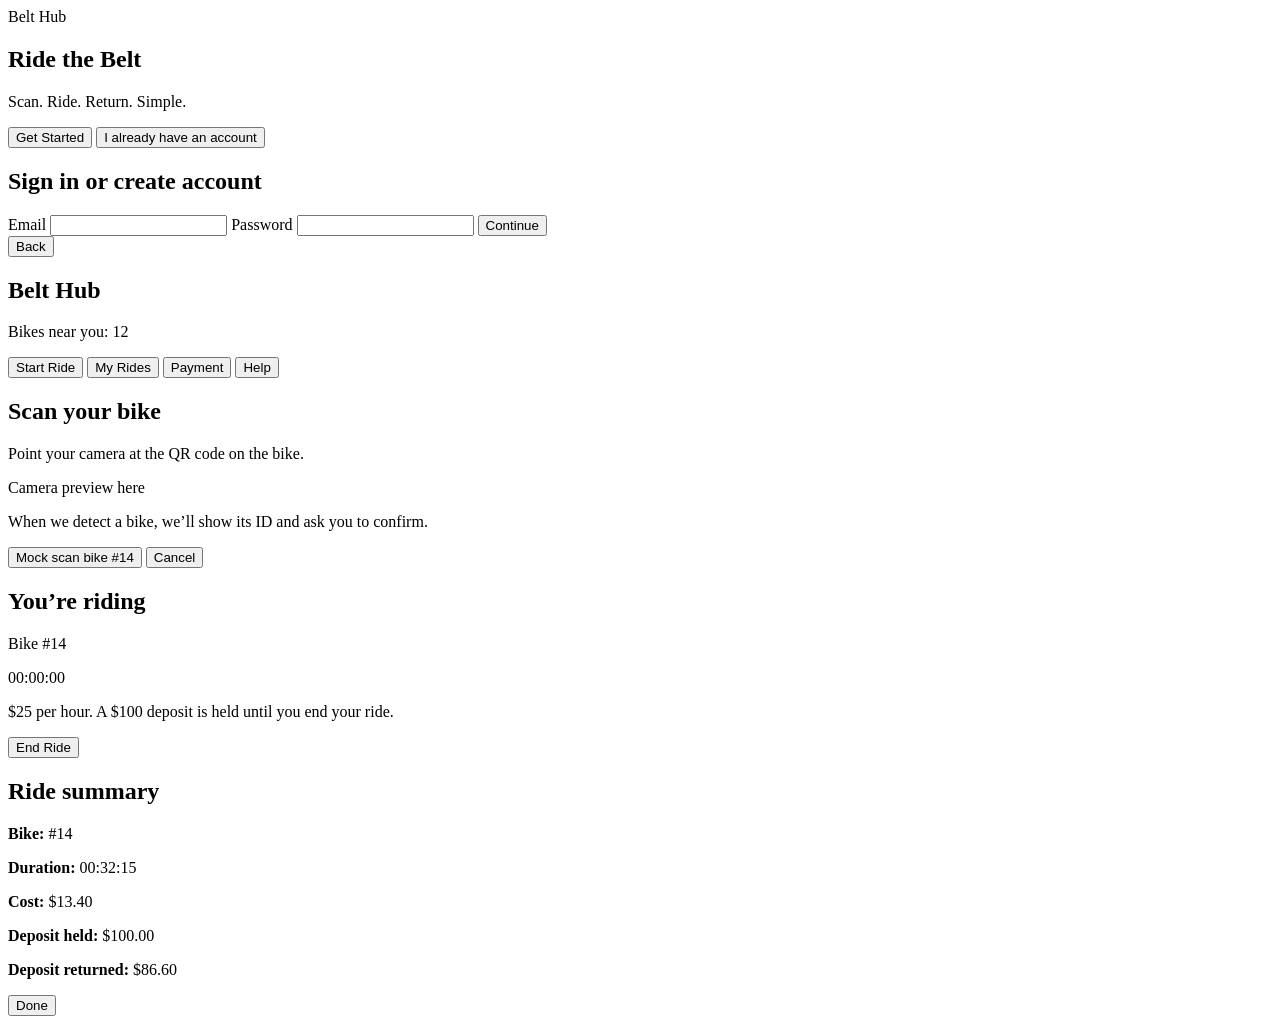
==== index.html @ bf84e769 "Create index.html" ====
<!DOCTYPE html>
<html lang="en">
<head>
  <meta charset="UTF-8" />
  <title>Belt Hub</title>
  <meta name="viewport" content="width=device-width, initial-scale=1" />
  <link rel="stylesheet" href="style.css" />
</head>
<body>
  <div id="app">

    <!-- 1. WELCOME -->
    <section class="page" id="page-welcome">
      <div class="logo-badge">Belt Hub</div>
      <h1 class="title">Ride the Belt</h1>
      <p class="subtitle">Scan. Ride. Return. Simple.</p>
      <button class="btn primary" data-go="page-auth">Get Started</button>
      <button class="btn ghost" data-go="page-auth">I already have an account</button>
    </section>

    <!-- 2. AUTH (LOGIN / REGISTER) -->
    <section class="page hidden" id="page-auth">
      <h2 class="title">Sign in or create account</h2>
      <div class="card">
        <label class="field">
          <span>Email</span>
          <input type="email" id="auth-email" />
        </label>
        <label class="field">
          <span>Password</span>
          <input type="password" id="auth-password" />
        </label>
        <button class="btn primary" id="btn-login">Continue</button>
      </div>
      <button class="btn text" data-go="page-welcome">Back</button>
    </section>

    <!-- 3. HOME / START RIDE -->
    <section class="page hidden" id="page-home">
      <h2 class="title">Belt Hub</h2>
      <p class="subtitle">Bikes near you: <span id="bike-count">12</span></p>

      <div class="bubble-stack">
        <button class="bubble main" data-go="page-qr">
          Start Ride
        </button>
        <button class="bubble" data-go="page-history">
          My Rides
        </button>
        <button class="bubble" data-go="page-payment">
          Payment
        </button>
        <button class="bubble" data-go="page-help">
          Help
        </button>
      </div>
    </section>

    <!-- 4. QR SCAN BIKE -->
    <section class="page hidden" id="page-qr">
      <h2 class="title">Scan your bike</h2>
      <p class="subtitle">Point your camera at the QR code on the bike.</p>

      <div class="card qr-card">
        <div class="qr-placeholder">
          Camera preview here
        </div>
        <p class="note">
          When we detect a bike, we’ll show its ID and ask you to confirm.
        </p>
      </div>

      <button class="btn primary" id="btn-mock-scan">Mock scan bike #14</button>
      <button class="btn text" data-go="page-home">Cancel</button>
    </section>

    <!-- 5. ACTIVE RIDE -->
    <section class="page hidden" id="page-ride">
      <h2 class="title">You’re riding</h2>
      <p class="subtitle">Bike <span id="ride-bike-id">#14</span></p>

      <div class="timer-ring">
        <div class="timer-time" id="ride-timer">00:00:00</div>
      </div>
      <p class="note">
        $25 per hour. A $100 deposit is held until you end your ride.
      </p>

      <button class="btn danger" id="btn-end-ride">End Ride</button>
    </section>

    <!-- 6. END RIDE / SUMMARY -->
    <section class="page hidden" id="page-summary">
      <h2 class="title">Ride summary</h2>
      <div class="card">
        <p><strong>Bike:</strong> <span id="summary-bike-id">#14</span></p>
        <p><strong>Duration:</strong> <span id="summary-duration">00:32:15</span></p>
        <p><strong>Cost:</strong> $<span id="summary-cost">13.40</span></p>
        <p><strong>Deposit held:</strong> $100.00</p>
        <p><strong>Deposit returned:</strong> $<span id="summary-return">86.60</span></p>
      </div>
      <button class="btn primary" data-go="page-home">Done</button>
    </section>

  </div>

  <script src="app.js"></script>
</body>
</html>
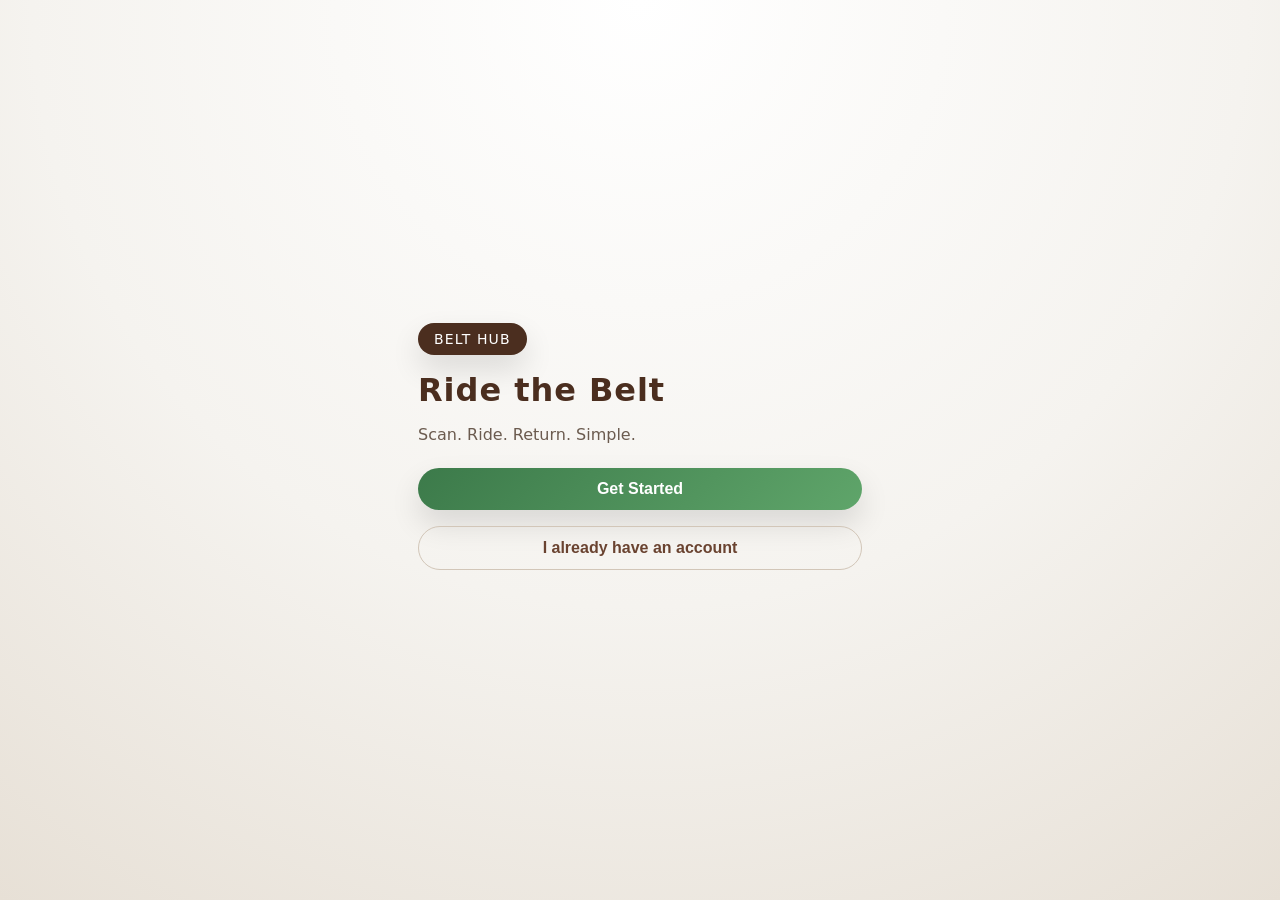
==== commit 7fdee662: "Update stylesheet link to new directory" ====
--- a/index.html
+++ b/index.html
@@ -4,7 +4,7 @@
   <meta charset="UTF-8" />
   <title>Belt Hub</title>
   <meta name="viewport" content="width=device-width, initial-scale=1" />
-  <link rel="stylesheet" href="style.css" />
+  <link rel="stylesheet" href="styles/style.css" />
 </head>
 <body>
   <div id="app">
--- a/styles/style.css
+++ b/styles/style.css
@@ -0,0 +1,225 @@
+:root {
+  --brown: #4b2e1f;
+  --brown-soft: #6a4330;
+  --green: #3c7a4a;
+  --green-soft: #5fa56a;
+  --white: #ffffff;
+  --bg: #f5f3ef;
+  --text-main: #2b241f;
+  --danger: #b53939;
+  --radius-bubble: 999px;
+  --shadow-soft: 0 14px 30px rgba(0, 0, 0, 0.12);
+  --shadow-card: 0 10px 24px rgba(0, 0, 0, 0.08);
+  --font-main: system-ui, -apple-system, BlinkMacSystemFont, "SF Pro Text", sans-serif;
+}
+
+*,
+*::before,
+*::after {
+  box-sizing: border-box;
+}
+
+body {
+  margin: 0;
+  font-family: var(--font-main);
+  background: radial-gradient(circle at top, #ffffff 0, var(--bg) 55%, #e7e0d6 100%);
+  color: var(--text-main);
+}
+
+#app {
+  min-height: 100vh;
+  max-width: 480px;
+  margin: 0 auto;
+  padding: 24px 18px 32px;
+  display: flex;
+  align-items: stretch;
+  justify-content: center;
+}
+
+.page {
+  width: 100%;
+  display: flex;
+  flex-direction: column;
+  gap: 16px;
+  align-items: stretch;
+  justify-content: center;
+}
+
+.hidden {
+  display: none !important;
+}
+
+.logo-badge {
+  align-self: flex-start;
+  padding: 8px 16px;
+  border-radius: 999px;
+  background: var(--brown);
+  color: var(--white);
+  font-size: 14px;
+  letter-spacing: 0.08em;
+  text-transform: uppercase;
+  box-shadow: var(--shadow-soft);
+}
+
+.title {
+  font-size: 32px;
+  font-weight: 700;
+  letter-spacing: 0.03em;
+  color: var(--brown);
+  margin: 0;
+}
+
+.subtitle {
+  margin: 0 0 8px;
+  color: #6b5b4f;
+}
+
+.card {
+  background: var(--white);
+  border-radius: 24px;
+  padding: 18px 16px;
+  box-shadow: var(--shadow-card);
+}
+
+.field {
+  display: flex;
+  flex-direction: column;
+  gap: 4px;
+  margin-bottom: 12px;
+  font-size: 14px;
+}
+
+.field span {
+  color: #6b5b4f;
+}
+
+.field input {
+  border-radius: 999px;
+  border: 1px solid #d2c6b8;
+  padding: 10px 14px;
+  font-size: 15px;
+  outline: none;
+}
+
+.field input:focus {
+  border-color: var(--green-soft);
+  box-shadow: 0 0 0 1px rgba(95, 165, 106, 0.4);
+}
+
+.btn {
+  border: none;
+  border-radius: var(--radius-bubble);
+  padding: 12px 18px;
+  font-size: 16px;
+  font-weight: 600;
+  cursor: pointer;
+  transition: transform 0.08s ease, box-shadow 0.08s ease, background 0.12s ease;
+}
+
+.btn.primary {
+  background: linear-gradient(135deg, var(--green) 0, var(--green-soft) 100%);
+  color: var(--white);
+  box-shadow: var(--shadow-soft);
+}
+
+.btn.ghost {
+  background: transparent;
+  color: var(--brown-soft);
+  border: 1px solid #d2c6b8;
+}
+
+.btn.text {
+  background: transparent;
+  color: var(--brown-soft);
+  padding: 6px 0;
+  font-size: 14px;
+}
+
+.btn.danger {
+  background: linear-gradient(135deg, var(--danger) 0, #e45a5a 100%);
+  color: var(--white);
+  box-shadow: var(--shadow-soft);
+}
+
+.btn:active {
+  transform: translateY(1px) scale(0.99);
+  box-shadow: 0 6px 16px rgba(0, 0, 0, 0.12);
+}
+
+.bubble-stack {
+  display: flex;
+  flex-direction: column;
+  gap: 12px;
+  margin-top: 8px;
+}
+
+.bubble {
+  border-radius: var(--radius-bubble);
+  border: none;
+  padding: 14px 18px;
+  text-align: left;
+  font-size: 16px;
+  font-weight: 600;
+  background: var(--white);
+  color: var(--brown-soft);
+  box-shadow: var(--shadow-soft);
+  cursor: pointer;
+}
+
+.bubble.main {
+  background: radial-gradient(circle at top left, var(--green-soft), var(--green));
+  color: var(--white);
+}
+
+.qr-card {
+  display: flex;
+  flex-direction: column;
+  gap: 12px;
+}
+
+.qr-placeholder {
+  height: 220px;
+  border-radius: 24px;
+  background: repeating-linear-gradient(
+    45deg,
+    #e3d8cb,
+    #e3d8cb 10px,
+    #f5eee4 10px,
+    #f5eee4 20px
+  );
+  display: flex;
+  align-items: center;
+  justify-content: center;
+  color: #7a6a5b;
+  font-size: 14px;
+}
+
+.note {
+  font-size: 13px;
+  color: #7a6a5b;
+}
+
+.timer-ring {
+  width: 220px;
+  height: 220px;
+  border-radius: 50%;
+  margin: 12px auto;
+  background: conic-gradient(from 180deg, var(--green-soft), var(--green), var(--brown-soft));
+  display: flex;
+  align-items: center;
+  justify-content: center;
+  box-shadow: var(--shadow-soft);
+}
+
+.timer-time {
+  width: 170px;
+  height: 170px;
+  border-radius: 50%;
+  background: var(--bg);
+  display: flex;
+  align-items: center;
+  justify-content: center;
+  font-size: 26px;
+  font-weight: 700;
+  color: var(--brown);
+}
